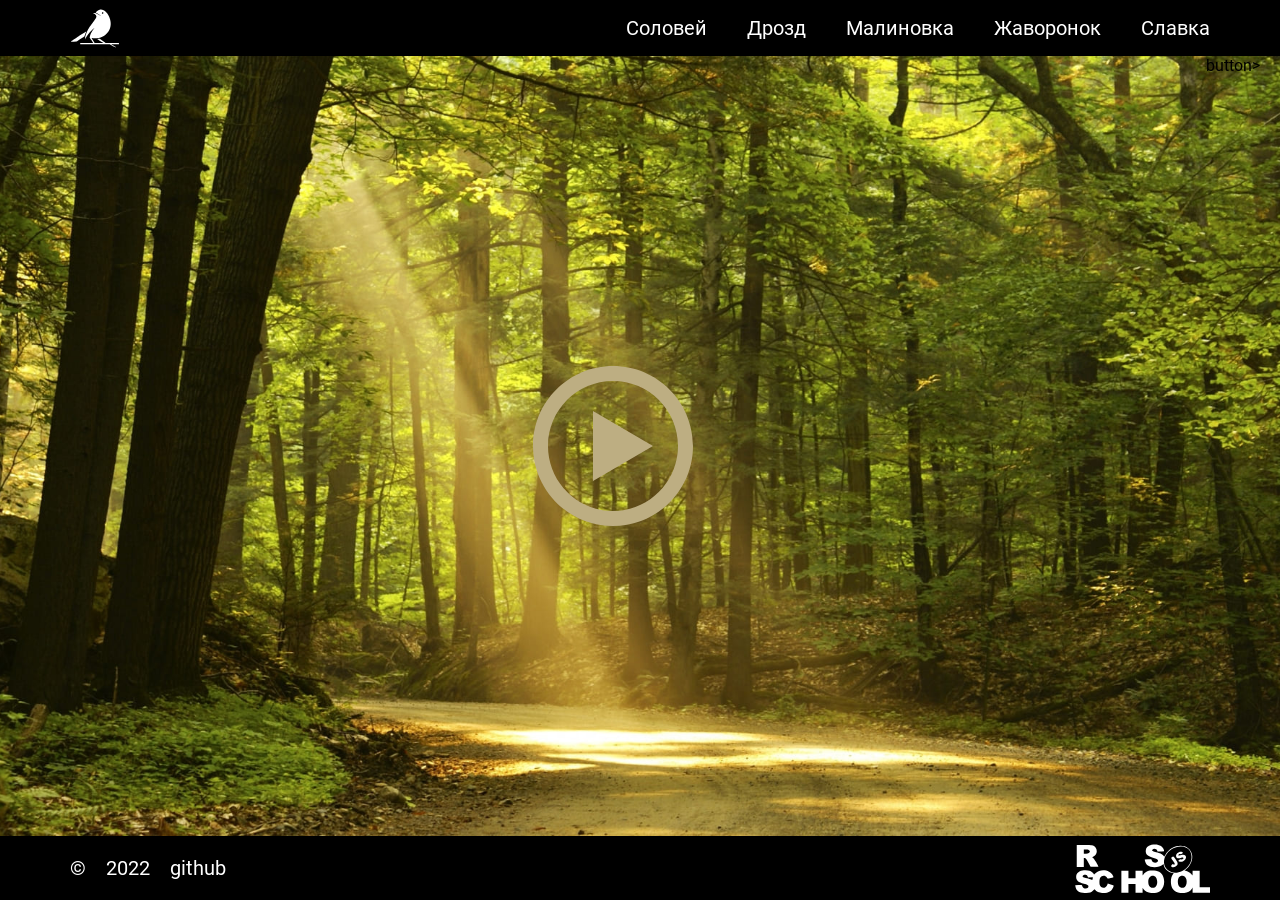
==== js30-1/index.html @ 39a3a547 "feat: add audio" ====
<!DOCTYPE html>
<html lang="en">
<head>
    <meta charset="UTF-8">
    <meta http-equiv="X-UA-Compatible" content="IE=edge">
    <meta name="viewport" content="width=device-width, initial-scale=1.0">
    <title>Eco-sounds - js30</title>
    <link rel="stylesheet" href="style.css">
    <link rel="icon" href="assets/favicon.ico">
</head>
<body>

<!-- Header start -->
    <header class="header">
        <div class="container header-container">
            <img src="assets/svg/logo.svg" alt="logo" class="logo">
            <nav class="nav">
                <ul class="nav-list">
                    <li class="nav-item"><a href="#solovey" class="nav-link solovey">Соловей</a></li>
                    <li class="nav-item"><a href="#drozd" class="nav-link drozd">Дрозд</a></li>
                    <li class="nav-item"><a href="#zarynka" class="nav-link zarynka">Малиновка</a></li>
                    <li class="nav-item"><a href="#javoronok" class="nav-link javoronok">Жаворонок</a></li>
                    <li class="nav-item"><a href="#slavka" class="nav-link slavka">Славка</a></li>
                </ul>
                </ul>
                </ul>
            </nav>
        </div>
    </header>
<!-- Header end -->

<!-- Main start -->
    <main class="main">
        <div class="container main-container">
            <audio src="assets/audio/forest.mp3" class="audio"></audio>
            <audio src="assets/audio/solovey.mp3" class="audioOne"></audio>
            <audio src="assets/audio/drozd.mp3" class="audioTwo"></audio>
            <audio src="assets/audio/zarynka.mp3" class="audioThree"></audio>
            <audio src="assets/audio/javoronok.mp3" class="audioFour"></audio>
            <audio src="assets/audio/slavka.mp3" class="audioFive"></audio>
            <button src="assets/svg/play.svg" class="button"></button>button>
        </div>
    </main>
<!-- Main end -->

<!-- Footer start -->
    <footer class="footer">
        <div class="container footer-container">
            <div class="footer-copyright">
                <p class="footer-c-item">&#169;</p>
                <p class="footer-c-item">2022</p>
                <a class="footer-gh-link" href="https://github.com/Zorro-amarillo" title="RS School GitHub">github</a>
            </div>
            <img src="assets/svg/rss.svg" alt="rss" class="footer-rss">
        </div>
    </footer>
<!-- Footer end -->

<script src="index.js"></script>
</body>
</html>
---- js30-1/style.css ----
@font-face {
    font-family: Roboto;
    src: url('assets/fonts/Roboto-Regular.ttf');
}

body {
    font-family: 'Roboto';
    background-color: black;
    margin: 0;
}

.container {
    max-width: 1920px;
    margin: 0 auto;
    padding: 0 20px;
}

.main-container {
    background-image: url('assets/img/forest.jpg');
    background-repeat: no-repeat;
    background-position: center 0;
    height: calc(100vh - 120px);
    background-size: cover;
}

/* Header styles start */

.header-container {
    display: flex;
    justify-content: space-between;
    padding: 0 70px;
}

.logo {
    width: 50px;
}

.nav-list {
    display: flex;
    gap: 40px;
}

.nav-item {
    display: inline-block;
}

.nav-link {
    text-decoration: none;
    font-size: 20px;
    color: white;
}

/* Header styles end */

/* Main styles start */

.main-container {
    display: flex;
    justify-content: center;
}

.button {
    background: url('assets/svg/play.svg');
    background-size: contain;
    border: none;
    margin: auto auto;
    width: 160px;
    height: 160px;
    transition: .3s;
}

.button.pause {
    background: url('assets/svg/pause.svg');
    background-size: contain;
    transition: .3s;
}

/* Main styles end */

/* Footer styles start */

.footer-container {
    display: flex;
    justify-content: space-between;
    align-items: center;
    padding: 0 70px;
    font-size: 20px;
}

.footer-copyright {
    display: flex;
    align-items: center;
    gap: 20px;
}

.footer-c-item {
    display: inline-block;
    color: white;
}

.footer-gh-link {
    text-decoration: none;
    color: white;
}

.footer-rss {
    width: 135px;
    height: 50px;
}

/* Footer styles end */
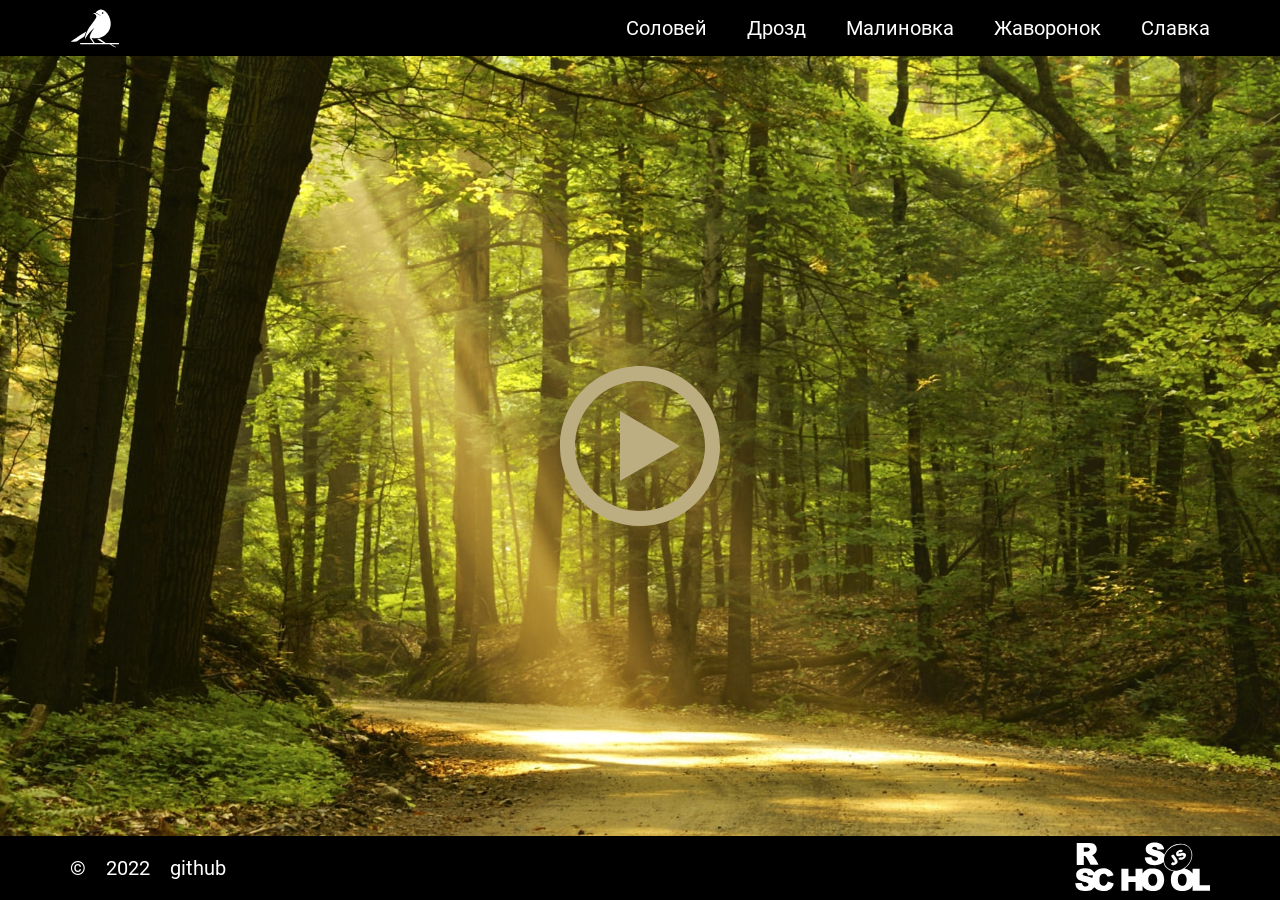
==== commit 031297f4: "feat: add hover effects" ====
--- a/js30-1/index.html
+++ b/js30-1/index.html
@@ -16,11 +16,11 @@
             <img src="assets/svg/logo.svg" alt="logo" class="logo">
             <nav class="nav">
                 <ul class="nav-list">
-                    <li class="nav-item"><a href="#solovey" class="nav-link solovey">Соловей</a></li>
-                    <li class="nav-item"><a href="#drozd" class="nav-link drozd">Дрозд</a></li>
-                    <li class="nav-item"><a href="#zarynka" class="nav-link zarynka">Малиновка</a></li>
-                    <li class="nav-item"><a href="#javoronok" class="nav-link javoronok">Жаворонок</a></li>
-                    <li class="nav-item"><a href="#slavka" class="nav-link slavka">Славка</a></li>
+                    <li class="nav-item"><a href="#" class="nav-link solovey">Соловей</a></li>
+                    <li class="nav-item"><a href="#" class="nav-link drozd">Дрозд</a></li>
+                    <li class="nav-item"><a href="#" class="nav-link zarynka">Малиновка</a></li>
+                    <li class="nav-item"><a href="#" class="nav-link javoronok">Жаворонок</a></li>
+                    <li class="nav-item"><a href="#" class="nav-link slavka">Славка</a></li>
                 </ul>
                 </ul>
                 </ul>
@@ -38,7 +38,7 @@
             <audio src="assets/audio/zarynka.mp3" class="audioThree"></audio>
             <audio src="assets/audio/javoronok.mp3" class="audioFour"></audio>
             <audio src="assets/audio/slavka.mp3" class="audioFive"></audio>
-            <button src="assets/svg/play.svg" class="button"></button>button>
+            <button src="assets/svg/play.svg" class="button"></button>
         </div>
     </main>
 <!-- Main end -->
@@ -51,7 +51,7 @@
                 <p class="footer-c-item">2022</p>
                 <a class="footer-gh-link" href="https://github.com/Zorro-amarillo" title="RS School GitHub">github</a>
             </div>
-            <img src="assets/svg/rss.svg" alt="rss" class="footer-rss">
+            <a href="https://rs.school/js-stage0/" class="rss-link"><img src="assets/svg/rss.svg" alt="rss" class="footer-rss"></a>
         </div>
     </footer>
 <!-- Footer end -->
--- a/js30-1/style.css
+++ b/js30-1/style.css
@@ -33,6 +33,12 @@
 
 .logo {
     width: 50px;
+    transition: .3s;
+}
+
+.logo:hover {
+    cursor: pointer;
+    filter: invert(26%) sepia(15%) saturate(638%) hue-rotate(7deg) brightness(92%) contrast(87%);
 }
 
 .nav-list {
@@ -48,6 +54,11 @@
     text-decoration: none;
     font-size: 20px;
     color: white;
+    transition: .3s;
+}
+
+.nav-link:hover {
+    color: #BDAE82;
 }
 
 /* Header styles end */
@@ -73,6 +84,11 @@
     background: url('assets/svg/pause.svg');
     background-size: contain;
     transition: .3s;
+}
+
+.button:hover {
+    cursor: pointer;
+    filter: brightness(90%);
 }
 
 /* Main styles end */
@@ -101,11 +117,21 @@
 .footer-gh-link {
     text-decoration: none;
     color: white;
+    transition: .3s;
+}
+
+.footer-gh-link:hover {
+    color: #BDAE82;
 }
 
 .footer-rss {
     width: 135px;
     height: 50px;
+    transition: .3s;
+}
+
+.rss-link:hover {
+    filter: invert(26%) sepia(15%) saturate(638%) hue-rotate(7deg) brightness(92%) contrast(87%);
 }
 
 /* Footer styles end */
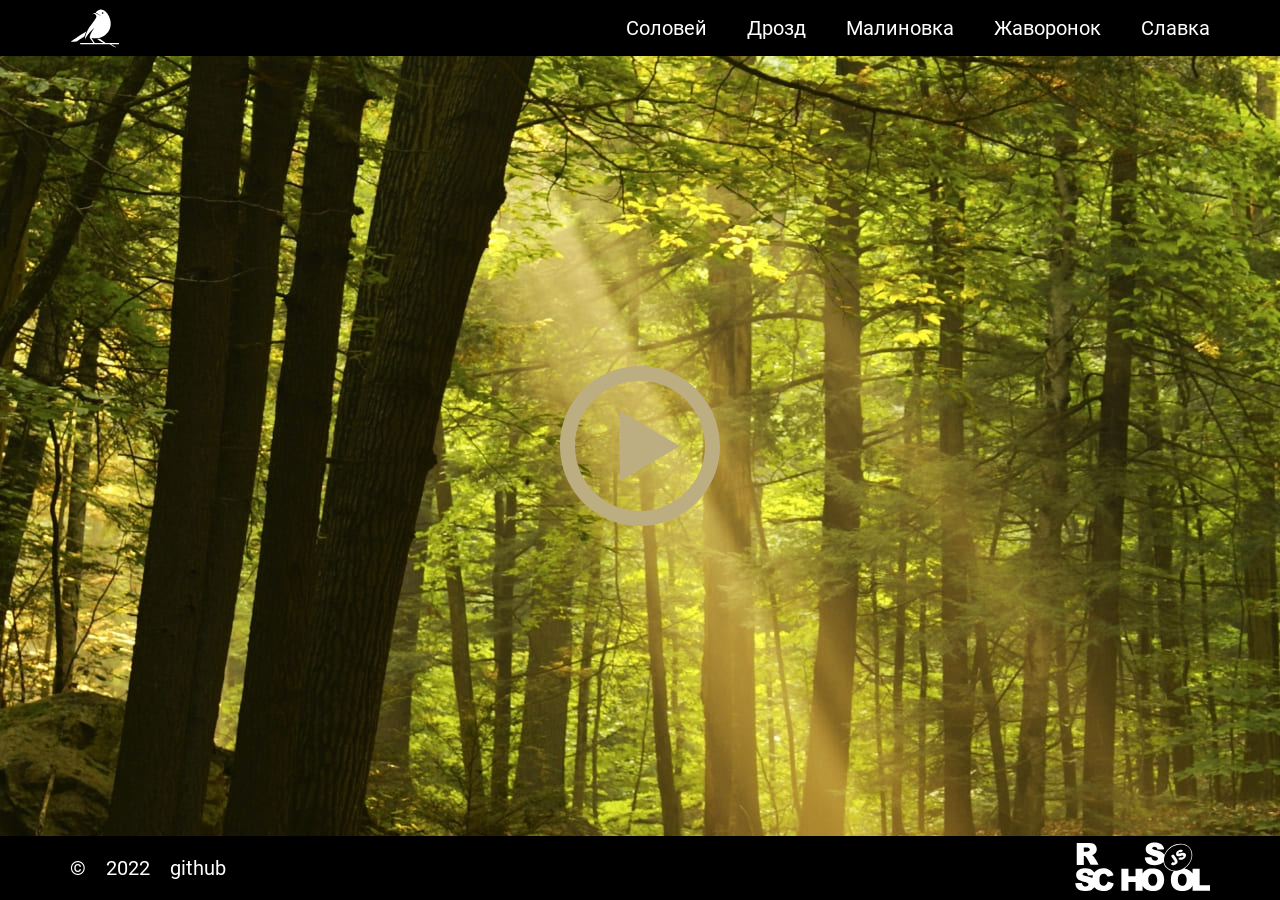
==== commit b3783eb3: "fix: implement correct audio playing" ====
--- a/js30-1/index.html
+++ b/js30-1/index.html
@@ -22,8 +22,6 @@
                     <li class="nav-item"><a href="#" class="nav-link javoronok">Жаворонок</a></li>
                     <li class="nav-item"><a href="#" class="nav-link slavka">Славка</a></li>
                 </ul>
-                </ul>
-                </ul>
             </nav>
         </div>
     </header>
@@ -32,13 +30,13 @@
 <!-- Main start -->
     <main class="main">
         <div class="container main-container">
-            <audio src="assets/audio/forest.mp3" class="audio"></audio>
-            <audio src="assets/audio/solovey.mp3" class="audioOne"></audio>
-            <audio src="assets/audio/drozd.mp3" class="audioTwo"></audio>
-            <audio src="assets/audio/zarynka.mp3" class="audioThree"></audio>
-            <audio src="assets/audio/javoronok.mp3" class="audioFour"></audio>
-            <audio src="assets/audio/slavka.mp3" class="audioFive"></audio>
-            <button src="assets/svg/play.svg" class="button"></button>
+            <audio src="assets/audio/solovey.mp3" class="audio"></audio>
+            <audio src="assets/audio/drozd.mp3" class="audio"></audio>
+            <audio src="assets/audio/zarynka.mp3" class="audio"></audio>
+            <audio src="assets/audio/javoronok.mp3" class="audio"></audio>
+            <audio src="assets/audio/slavka.mp3" class="audio"></audio>
+            <audio src="assets/audio/forest.mp3" class="audio audio-main"></audio>
+            <button class="button"></button>
         </div>
     </main>
 <!-- Main end -->
@@ -56,6 +54,6 @@
     </footer>
 <!-- Footer end -->
 
-<script src="index.js"></script>
+<script src="script.js"></script>
 </body>
 </html>
--- a/js30-1/style.css
+++ b/js30-1/style.css
@@ -68,6 +68,7 @@
 .main-container {
     display: flex;
     justify-content: center;
+    background: url("assets/img/bird_00.jpg");
 }
 
 .button {
@@ -134,4 +135,20 @@
     filter: invert(26%) sepia(15%) saturate(638%) hue-rotate(7deg) brightness(92%) contrast(87%);
 }
 
-/* Footer styles end */+/* Footer styles end */
+
+/* Media styles start */
+
+@media (max-width: 1440px) {
+    .container {
+        max-width: 1440px;
+    }
+}
+
+@media (max-width: 768px) {
+    .container {
+        max-width: 768px;
+    }
+}
+
+/* Media styles end */
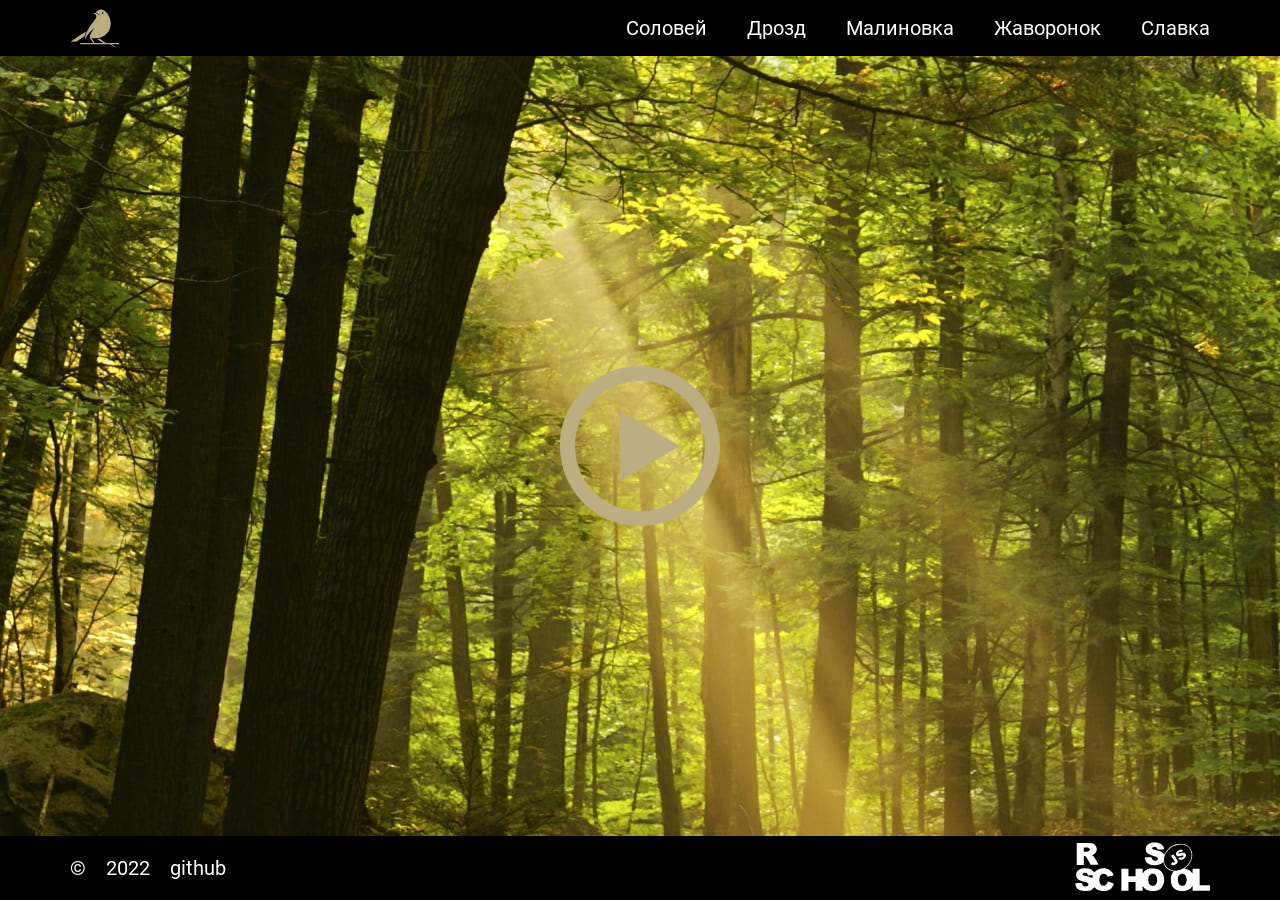
==== commit a5ebdd1e: "feat: add active element lighting" ====
--- a/js30-1/index.html
+++ b/js30-1/index.html
@@ -13,7 +13,7 @@
 <!-- Header start -->
     <header class="header">
         <div class="container header-container">
-            <img src="assets/svg/logo.svg" alt="logo" class="logo">
+            <img src="assets/svg/logo.svg" alt="logo" class="logo logo_active">
             <nav class="nav">
                 <ul class="nav-list">
                     <li class="nav-item"><a href="#" class="nav-link solovey">Соловей</a></li>
--- a/js30-1/style.css
+++ b/js30-1/style.css
@@ -36,7 +36,8 @@
     transition: .3s;
 }
 
-.logo:hover {
+.logo:hover,
+.logo_active {
     cursor: pointer;
     filter: invert(26%) sepia(15%) saturate(638%) hue-rotate(7deg) brightness(92%) contrast(87%);
 }
@@ -57,7 +58,8 @@
     transition: .3s;
 }
 
-.nav-link:hover {
+.nav-link:hover,
+.nav-link_active {
     color: #BDAE82;
 }
 
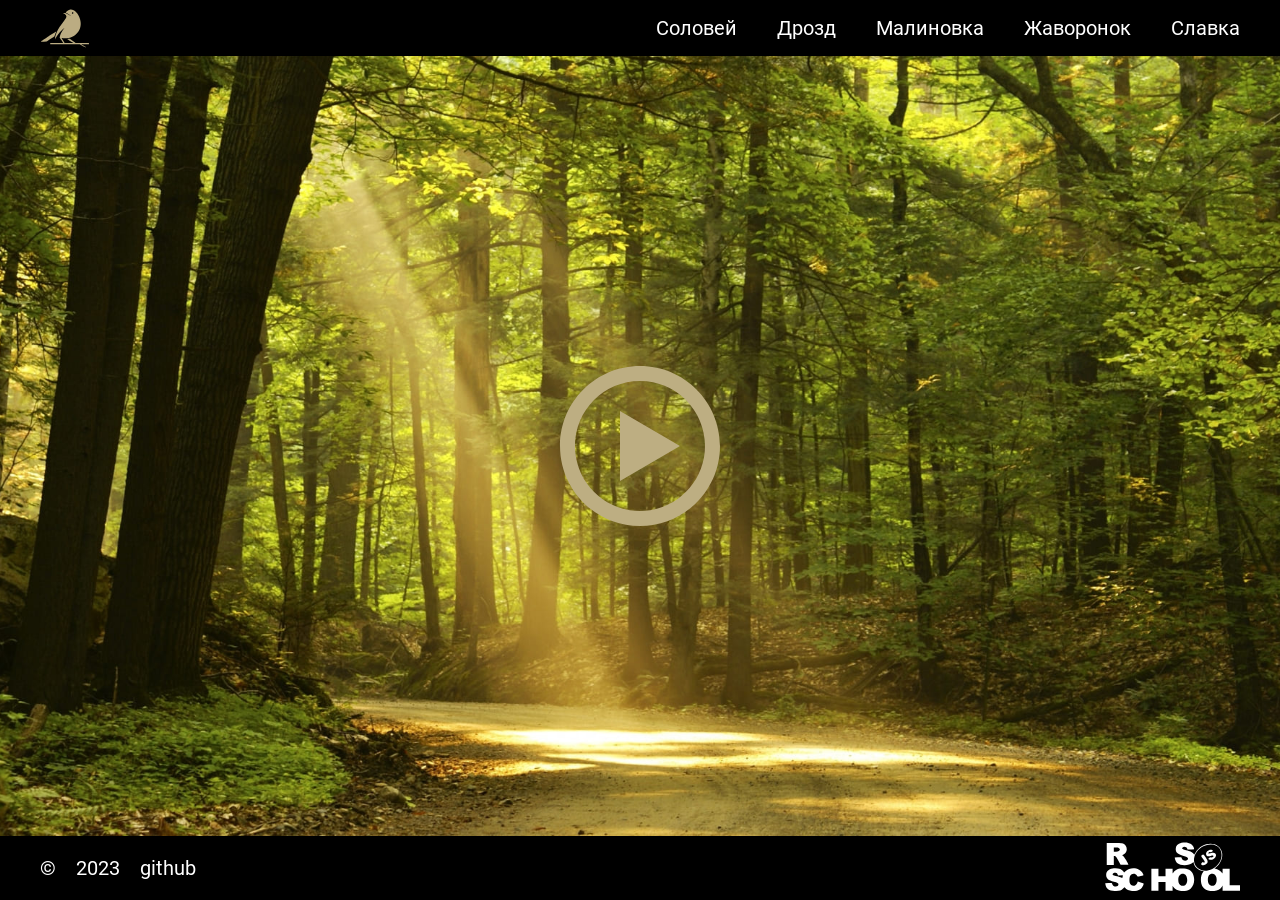
==== commit b525113a: "feat: update copyright year in a footer" ====
--- a/js30-1/index.html
+++ b/js30-1/index.html
@@ -46,7 +46,7 @@
         <div class="container footer-container">
             <div class="footer-copyright">
                 <p class="footer-c-item">&#169;</p>
-                <p class="footer-c-item">2022</p>
+                <p class="footer-c-item">2023</p>
                 <a class="footer-gh-link" href="https://github.com/Zorro-amarillo" title="RS School GitHub">github</a>
             </div>
             <a href="https://rs.school/js-stage0/" class="rss-link"><img src="assets/svg/rss.svg" alt="rss" class="footer-rss"></a>
--- a/js30-1/style.css
+++ b/js30-1/style.css
@@ -15,20 +15,12 @@
     padding: 0 20px;
 }
 
-.main-container {
-    background-image: url('assets/img/forest.jpg');
-    background-repeat: no-repeat;
-    background-position: center 0;
-    height: calc(100vh - 120px);
-    background-size: cover;
-}
-
 /* Header styles start */
 
 .header-container {
     display: flex;
     justify-content: space-between;
-    padding: 0 70px;
+    padding: 0 40px;
 }
 
 .logo {
@@ -36,10 +28,13 @@
     transition: .3s;
 }
 
-.logo:hover,
 .logo_active {
     cursor: pointer;
     filter: invert(26%) sepia(15%) saturate(638%) hue-rotate(7deg) brightness(92%) contrast(87%);
+}
+
+.logo_active:hover {
+    filter: none;
 }
 
 .nav-list {
@@ -69,8 +64,10 @@
 
 .main-container {
     display: flex;
-    justify-content: center;
-    background: url("assets/img/bird_00.jpg");
+    background-image: url('assets/img/bird_00.jpg');
+    background-position: center 0;
+    height: calc(100vh - 120px);
+    background-size: cover;
 }
 
 .button {
@@ -102,7 +99,7 @@
     display: flex;
     justify-content: space-between;
     align-items: center;
-    padding: 0 70px;
+    padding: 0 40px;
     font-size: 20px;
 }
 
